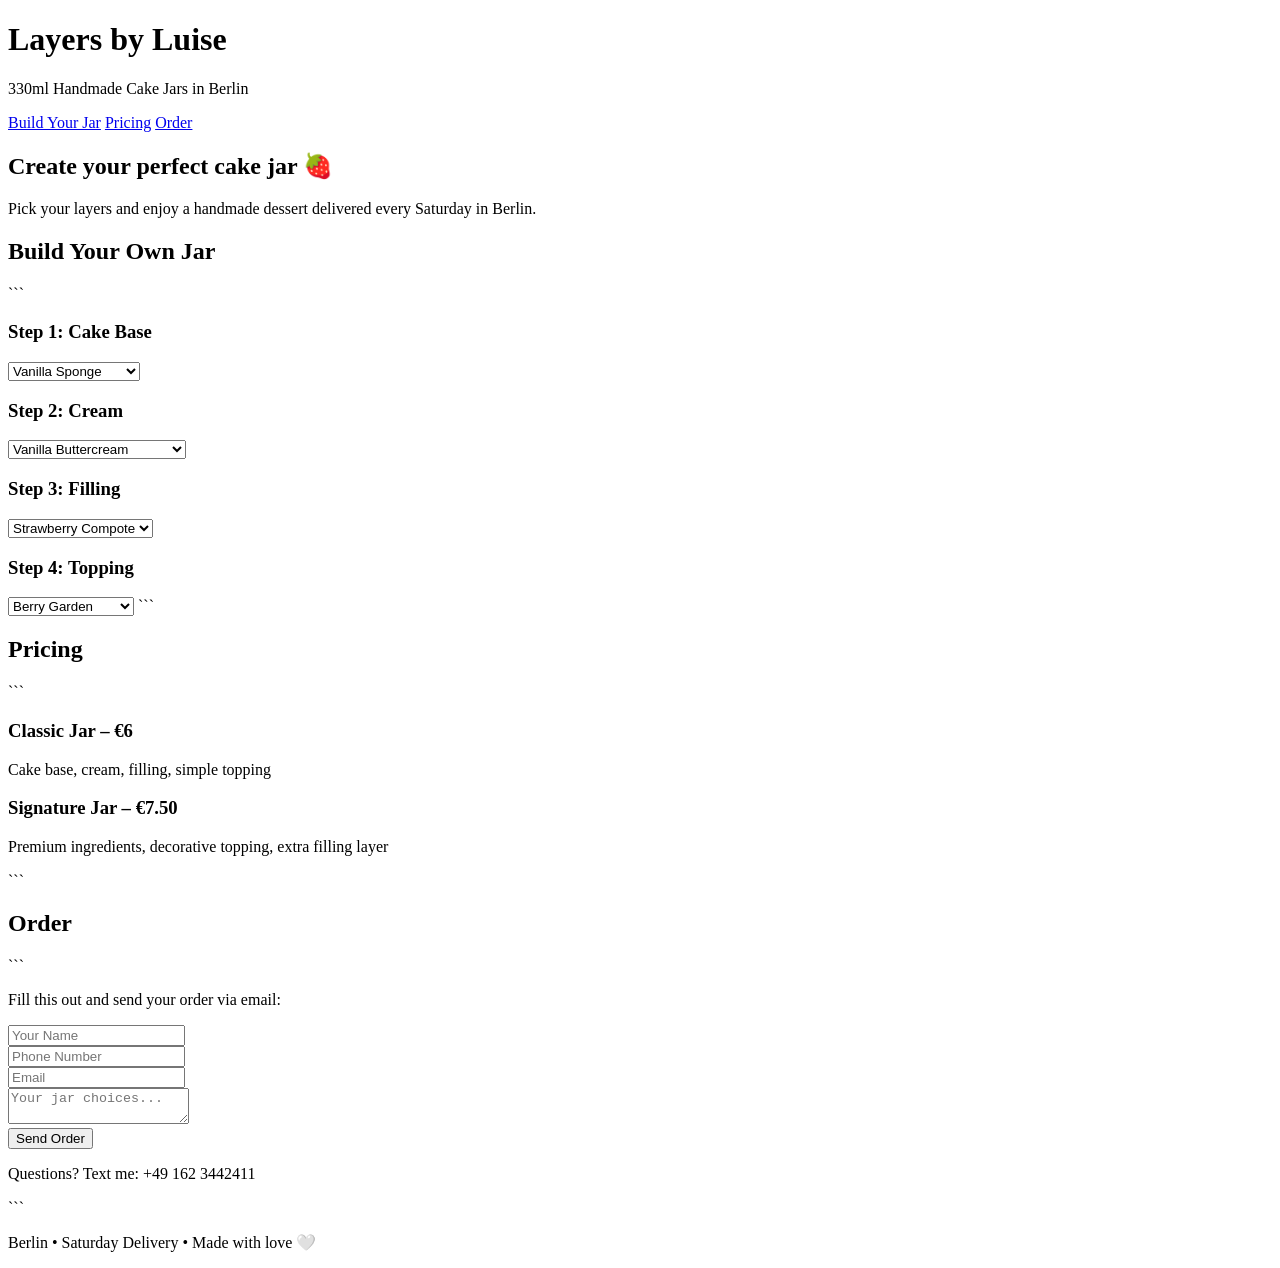
==== index.html @ a5a9bff6 "Create index.html" ====
<!DOCTYPE html>

<html lang="en">
<head>
    <meta charset="UTF-8">
    <title>Layers by Luise</title>
    <link rel="stylesheet" href="style.css">
</head>
<body>

<header>
    <h1>Layers by Luise</h1>
    <p>330ml Handmade Cake Jars in Berlin</p>
</header>

<nav>
    <a href="#builder">Build Your Jar</a>
    <a href="#pricing">Pricing</a>
    <a href="#order">Order</a>
</nav>

<section class="hero">
    <h2>Create your perfect cake jar 🍓</h2>
    <p>Pick your layers and enjoy a handmade dessert delivered every Saturday in Berlin.</p>
</section>

<section id="builder">
    <h2>Build Your Own Jar</h2>

```
<h3>Step 1: Cake Base</h3>
<select>
    <option>Vanilla Sponge</option>
    <option>Chocolate Sponge</option>
    <option>Red Velvet</option>
    <option>Lemon Vanilla</option>
    <option>Hazelnut</option>
</select>

<h3>Step 2: Cream</h3>
<select>
    <option>Vanilla Buttercream</option>
    <option>Chocolate Buttercream</option>
    <option>Berry Buttercream</option>
    <option>White Chocolate Ganache</option>
    <option>Salted Caramel Cream</option>
</select>

<h3>Step 3: Filling</h3>
<select>
    <option>Strawberry Compote</option>
    <option>Wild Berry Compote</option>
    <option>Raspberry Jam</option>
    <option>Chocolate Ganache</option>
    <option>Cookie Crumble</option>
    <option>Salted Caramel</option>
    <option>Nut Crunch</option>
</select>

<h3>Step 4: Topping</h3>
<select>
    <option>Berry Garden</option>
    <option>Chocolate Dream</option>
    <option>Cookie Crunch</option>
    <option>Peanut Crunch</option>
    <option>Classic Swirl</option>
</select>
```

</section>

<section id="pricing">
    <h2>Pricing</h2>

```
<div class="card">
    <h3>Classic Jar – €6</h3>
    <p>Cake base, cream, filling, simple topping</p>
</div>

<div class="card">
    <h3>Signature Jar – €7.50</h3>
    <p>Premium ingredients, decorative topping, extra filling layer</p>
</div>
```

</section>

<section id="order">
    <h2>Order</h2>

```
<p>Fill this out and send your order via email:</p>

<form action="mailto:luise.pubantz@icloud.com" method="post" enctype="text/plain">
    <input type="text" name="Name" placeholder="Your Name" required><br>
    <input type="text" name="Phone" placeholder="Phone Number"><br>
    <input type="email" name="Email" placeholder="Email" required><br>
    <textarea name="Order Details" placeholder="Your jar choices..."></textarea><br>
    <button type="submit">Send Order</button>
</form>

<p>Questions? Text me: +49 162 3442411</p>
```

</section>

<footer>
    <p>Berlin • Saturday Delivery • Made with love 🤍</p>
</footer>

</body>
</html>
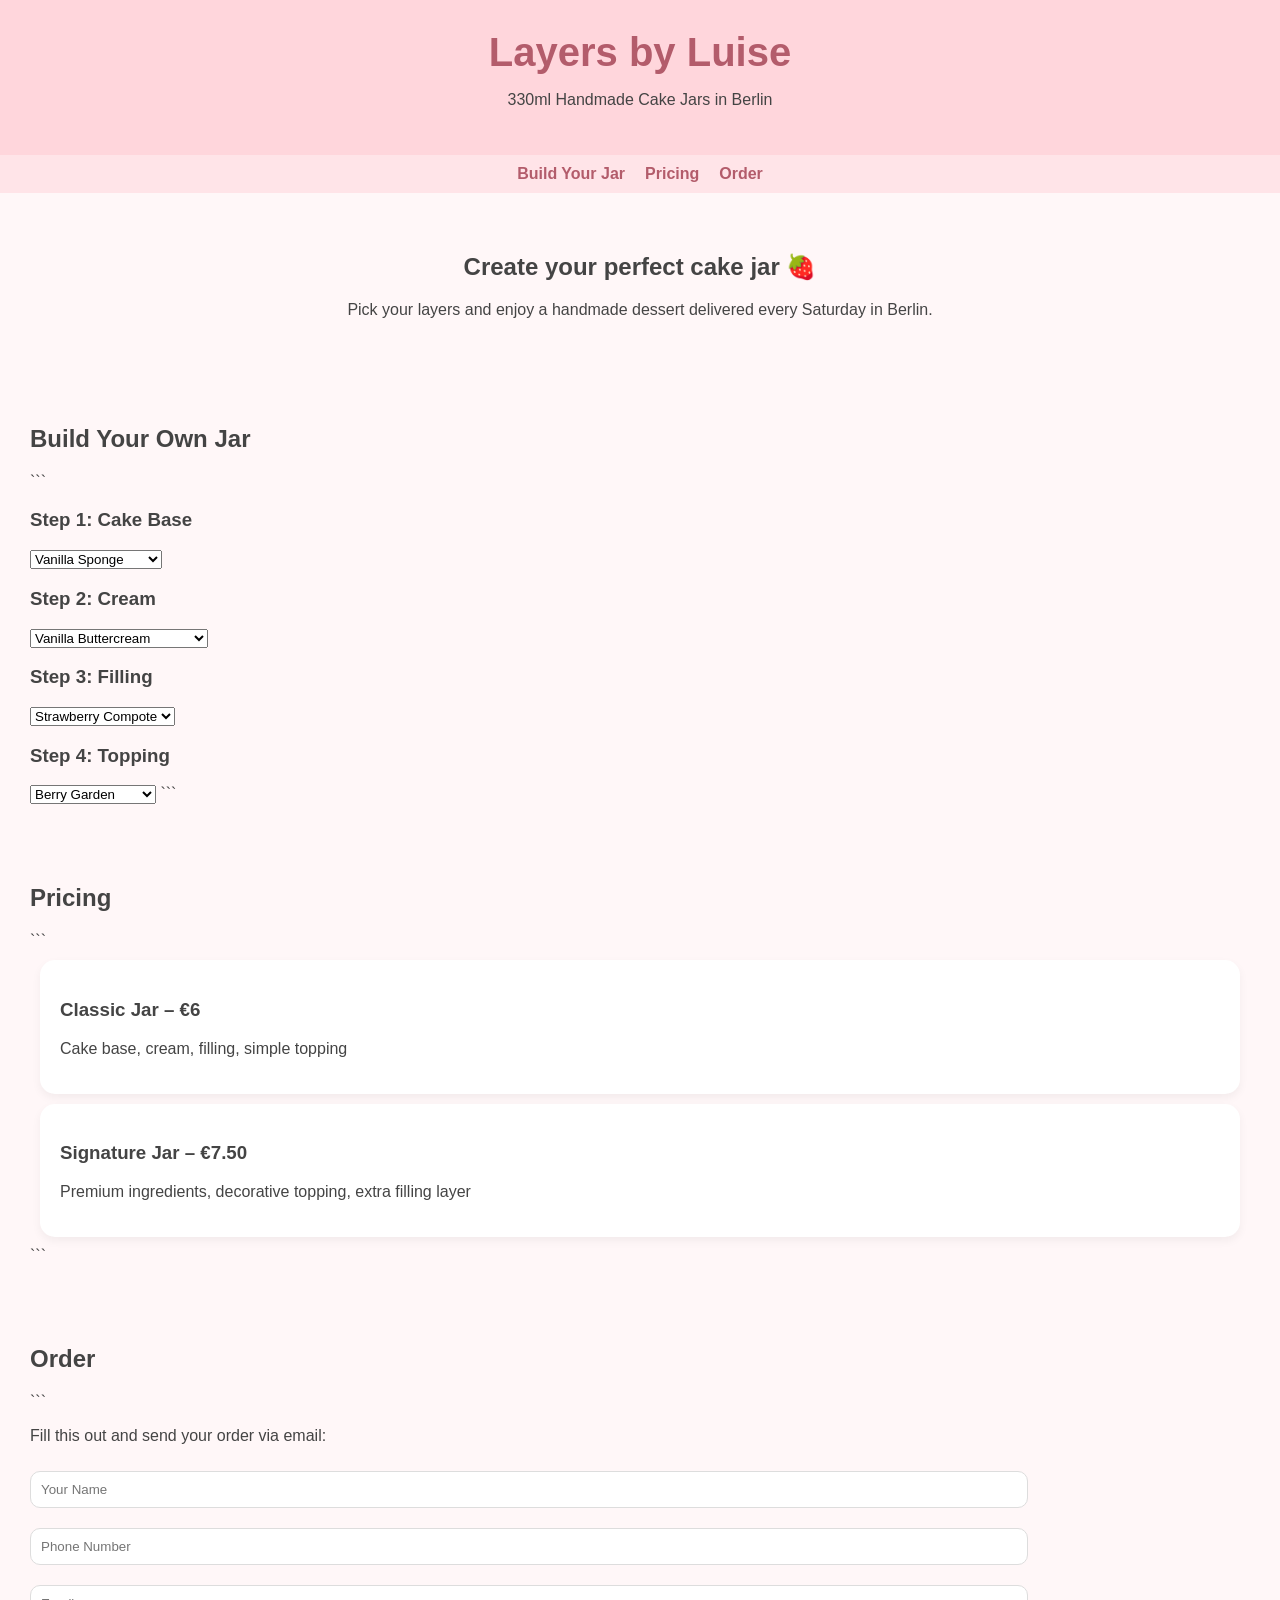
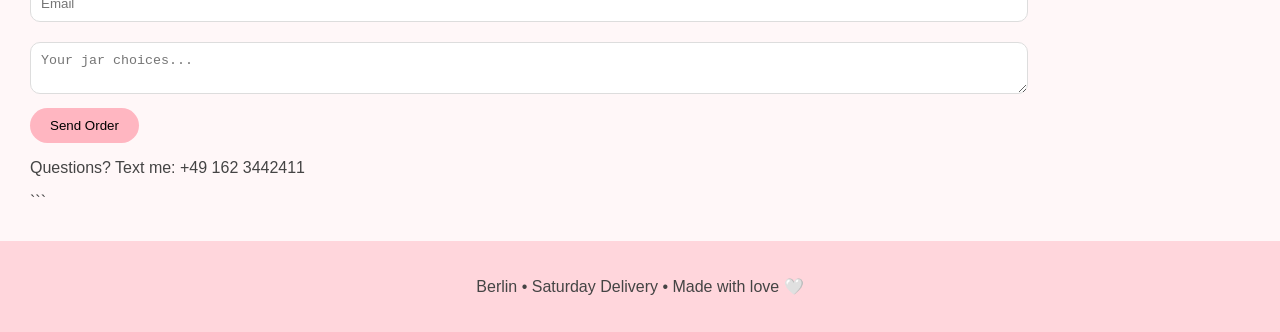
==== commit 53893b8f: "index.html 2" ====
--- a/index.html
+++ b/index.html
@@ -14,7 +14,7 @@
 </header>
 
 <nav>
-    <a href="#builder">Build Your Jar</a>
+<a href="build.html">Build Your Jar</a> 
     <a href="#pricing">Pricing</a>
     <a href="#order">Order</a>
 </nav>
--- a/style.css
+++ b/style.css
@@ -0,0 +1,75 @@
+body {
+font-family: Arial, sans-serif;
+margin: 0;
+background: #fff7f8;
+color: #444;
+}
+
+header {
+background: #ffd6dc;
+text-align: center;
+padding: 30px;
+}
+
+header h1 {
+margin: 0;
+font-size: 2.5em;
+color: #b35c6b;
+}
+
+nav {
+display: flex;
+justify-content: center;
+gap: 20px;
+background: #ffe4e8;
+padding: 10px;
+}
+
+nav a {
+text-decoration: none;
+color: #b35c6b;
+font-weight: bold;
+}
+
+.hero {
+text-align: center;
+padding: 40px;
+}
+
+section {
+padding: 30px;
+}
+
+.card {
+background: white;
+padding: 20px;
+margin: 10px;
+border-radius: 15px;
+box-shadow: 0 4px 10px rgba(0,0,0,0.05);
+}
+
+form input, form textarea {
+width: 80%;
+padding: 10px;
+margin: 10px 0;
+border-radius: 10px;
+border: 1px solid #ddd;
+}
+
+button {
+background: #ffb6c1;
+border: none;
+padding: 10px 20px;
+border-radius: 20px;
+cursor: pointer;
+}
+
+button:hover {
+background: #ff9aa8;
+}
+
+footer {
+text-align: center;
+padding: 20px;
+background: #ffd6dc;
+}
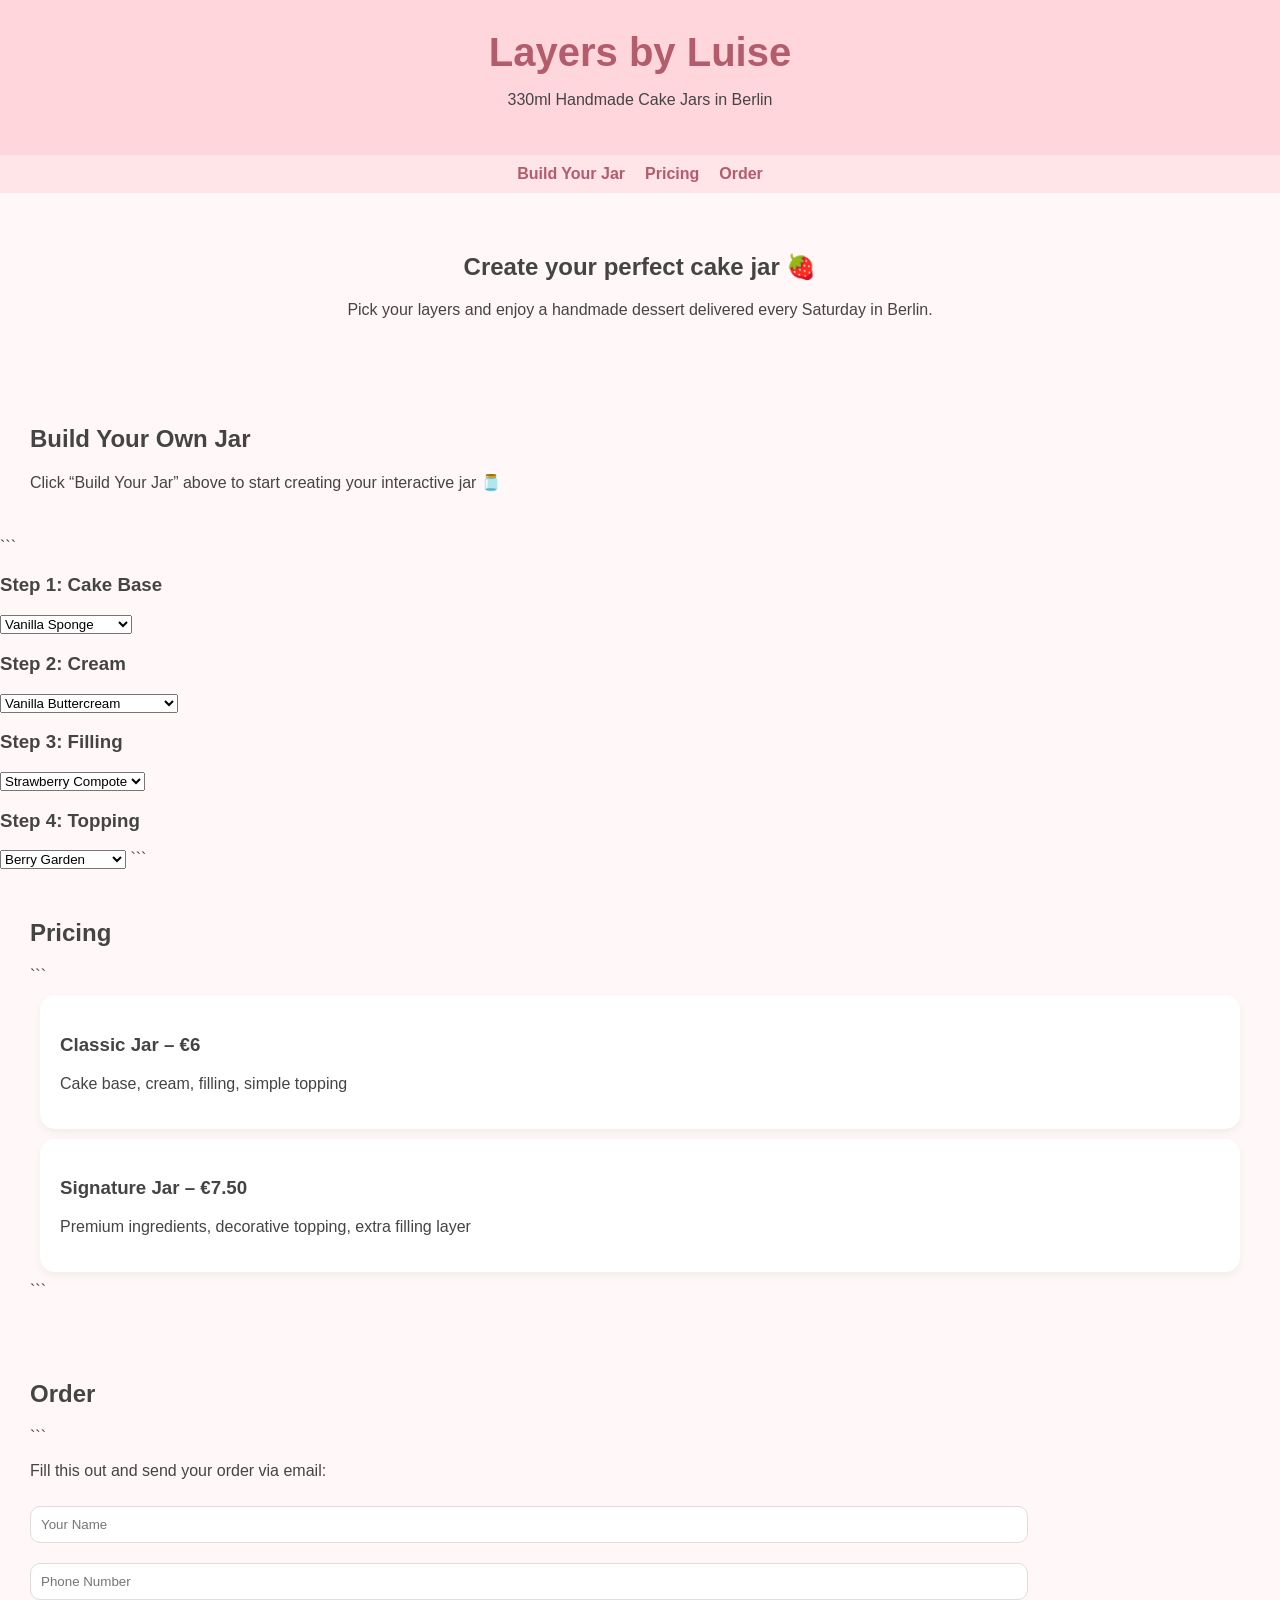
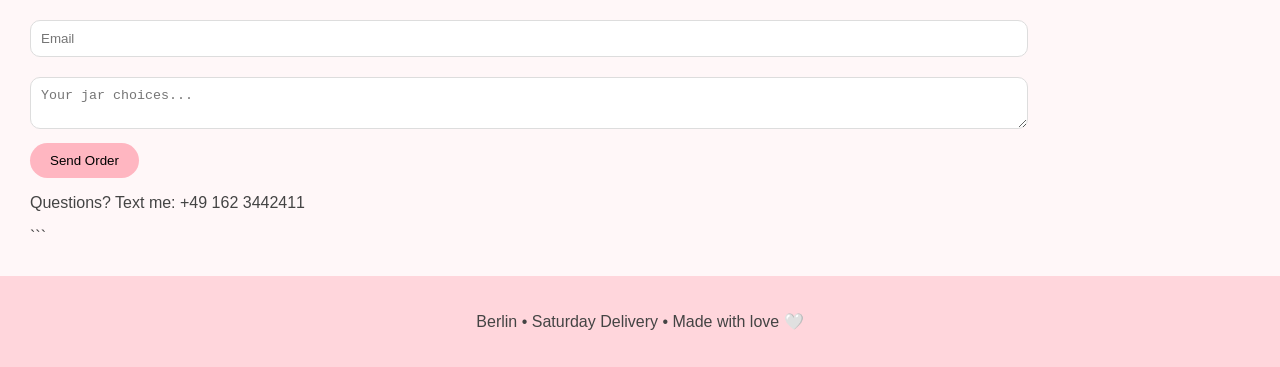
==== commit d10b3ecc: "index.html 2" ====
--- a/index.html
+++ b/index.html
@@ -26,6 +26,8 @@
 
 <section id="builder">
     <h2>Build Your Own Jar</h2>
+    <p>Click “Build Your Jar” above to start creating your interactive jar 🫙</p>
+</section>
 
 ```
 <h3>Step 1: Cake Base</h3>
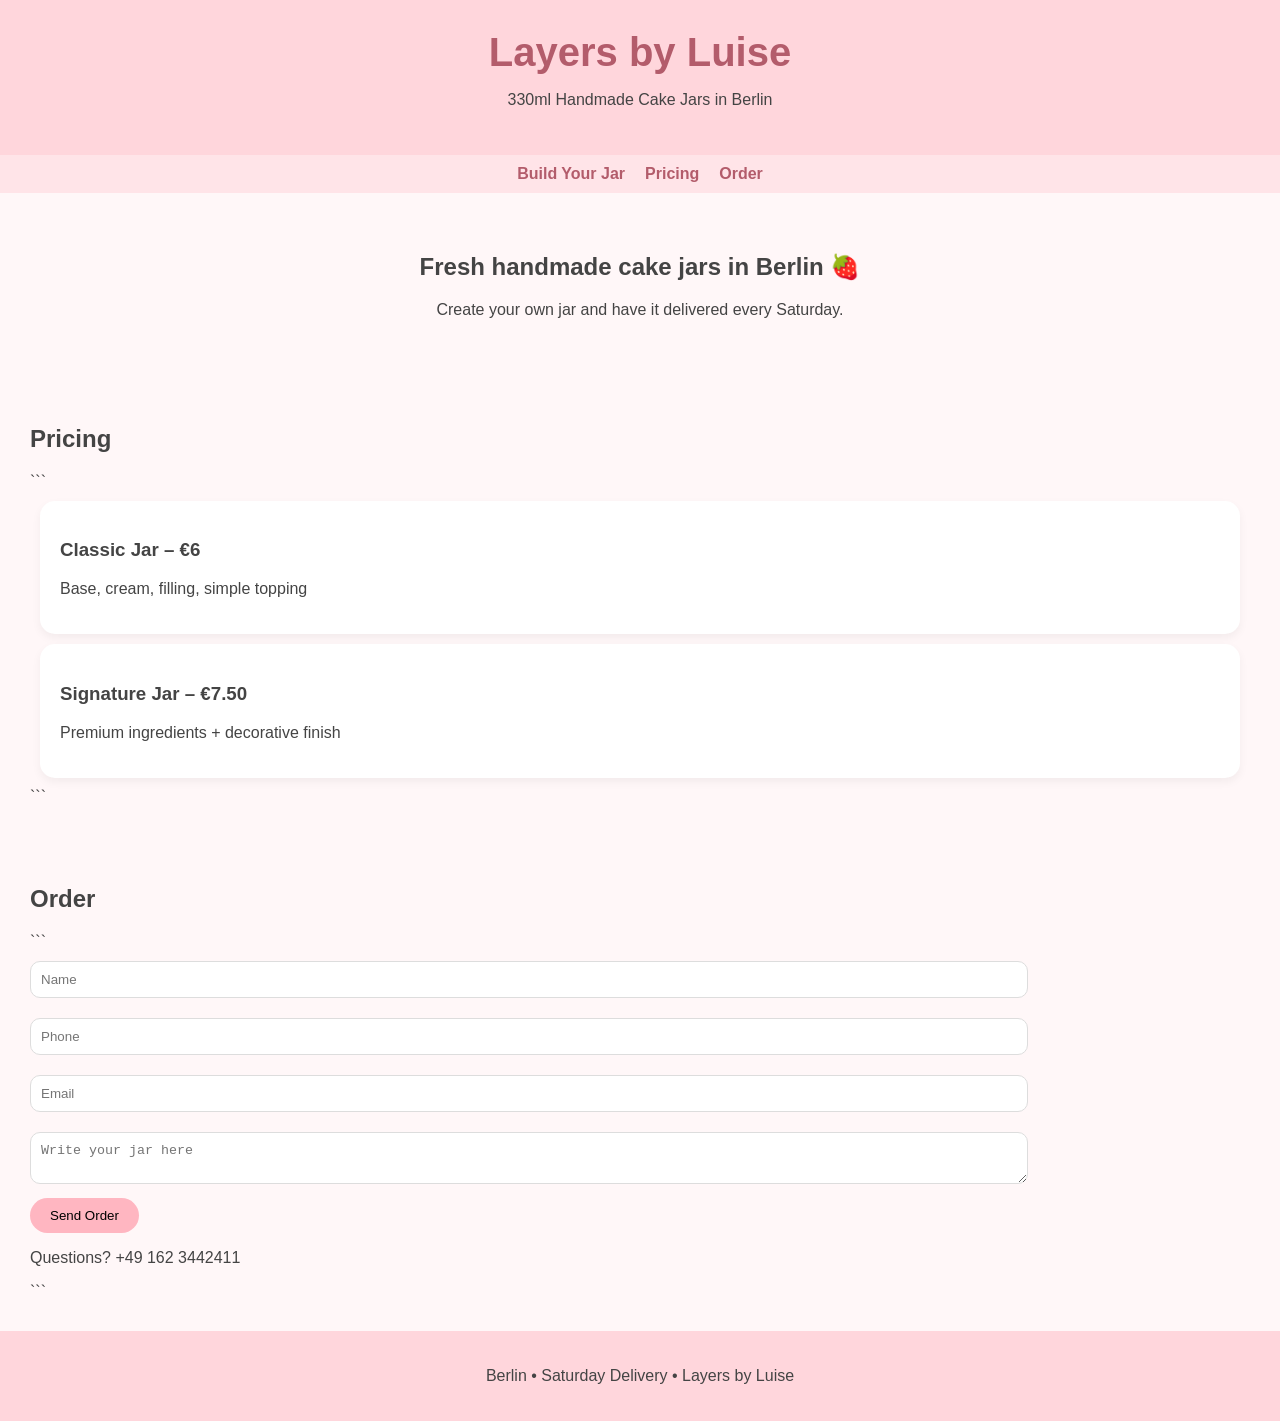
==== commit 9d1e5872: "Update index.html" ====
--- a/index.html
+++ b/index.html
@@ -2,10 +2,11 @@
 
 <html lang="en">
 <head>
-    <meta charset="UTF-8">
-    <title>Layers by Luise</title>
-    <link rel="stylesheet" href="style.css">
+<meta charset="UTF-8">
+<title>Layers by Luise</title>
+<link rel="stylesheet" href="style.css">
 </head>
+
 <body>
 
 <header>
@@ -14,61 +15,14 @@
 </header>
 
 <nav>
-<a href="build.html">Build Your Jar</a> 
+    <a href="build.html">Build Your Jar</a>
     <a href="#pricing">Pricing</a>
     <a href="#order">Order</a>
 </nav>
 
 <section class="hero">
-    <h2>Create your perfect cake jar 🍓</h2>
-    <p>Pick your layers and enjoy a handmade dessert delivered every Saturday in Berlin.</p>
-</section>
-
-<section id="builder">
-    <h2>Build Your Own Jar</h2>
-    <p>Click “Build Your Jar” above to start creating your interactive jar 🫙</p>
-</section>
-
-```
-<h3>Step 1: Cake Base</h3>
-<select>
-    <option>Vanilla Sponge</option>
-    <option>Chocolate Sponge</option>
-    <option>Red Velvet</option>
-    <option>Lemon Vanilla</option>
-    <option>Hazelnut</option>
-</select>
-
-<h3>Step 2: Cream</h3>
-<select>
-    <option>Vanilla Buttercream</option>
-    <option>Chocolate Buttercream</option>
-    <option>Berry Buttercream</option>
-    <option>White Chocolate Ganache</option>
-    <option>Salted Caramel Cream</option>
-</select>
-
-<h3>Step 3: Filling</h3>
-<select>
-    <option>Strawberry Compote</option>
-    <option>Wild Berry Compote</option>
-    <option>Raspberry Jam</option>
-    <option>Chocolate Ganache</option>
-    <option>Cookie Crumble</option>
-    <option>Salted Caramel</option>
-    <option>Nut Crunch</option>
-</select>
-
-<h3>Step 4: Topping</h3>
-<select>
-    <option>Berry Garden</option>
-    <option>Chocolate Dream</option>
-    <option>Cookie Crunch</option>
-    <option>Peanut Crunch</option>
-    <option>Classic Swirl</option>
-</select>
-```
-
+    <h2>Fresh handmade cake jars in Berlin 🍓</h2>
+    <p>Create your own jar and have it delivered every Saturday.</p>
 </section>
 
 <section id="pricing">
@@ -77,12 +31,12 @@
 ```
 <div class="card">
     <h3>Classic Jar – €6</h3>
-    <p>Cake base, cream, filling, simple topping</p>
+    <p>Base, cream, filling, simple topping</p>
 </div>
 
 <div class="card">
     <h3>Signature Jar – €7.50</h3>
-    <p>Premium ingredients, decorative topping, extra filling layer</p>
+    <p>Premium ingredients + decorative finish</p>
 </div>
 ```
 
@@ -92,24 +46,23 @@
     <h2>Order</h2>
 
 ```
-<p>Fill this out and send your order via email:</p>
-
 <form action="mailto:luise.pubantz@icloud.com" method="post" enctype="text/plain">
-    <input type="text" name="Name" placeholder="Your Name" required><br>
-    <input type="text" name="Phone" placeholder="Phone Number"><br>
+    <input type="text" name="Name" placeholder="Name" required><br>
+    <input type="text" name="Phone" placeholder="Phone"><br>
     <input type="email" name="Email" placeholder="Email" required><br>
-    <textarea name="Order Details" placeholder="Your jar choices..."></textarea><br>
+    <textarea name="Order" placeholder="Write your jar here"></textarea><br>
     <button type="submit">Send Order</button>
 </form>
 
-<p>Questions? Text me: +49 162 3442411</p>
+<p>Questions? +49 162 3442411</p>
 ```
 
 </section>
 
 <footer>
-    <p>Berlin • Saturday Delivery • Made with love 🤍</p>
+    <p>Berlin • Saturday Delivery • Layers by Luise</p>
 </footer>
 
 </body>
 </html>
+
